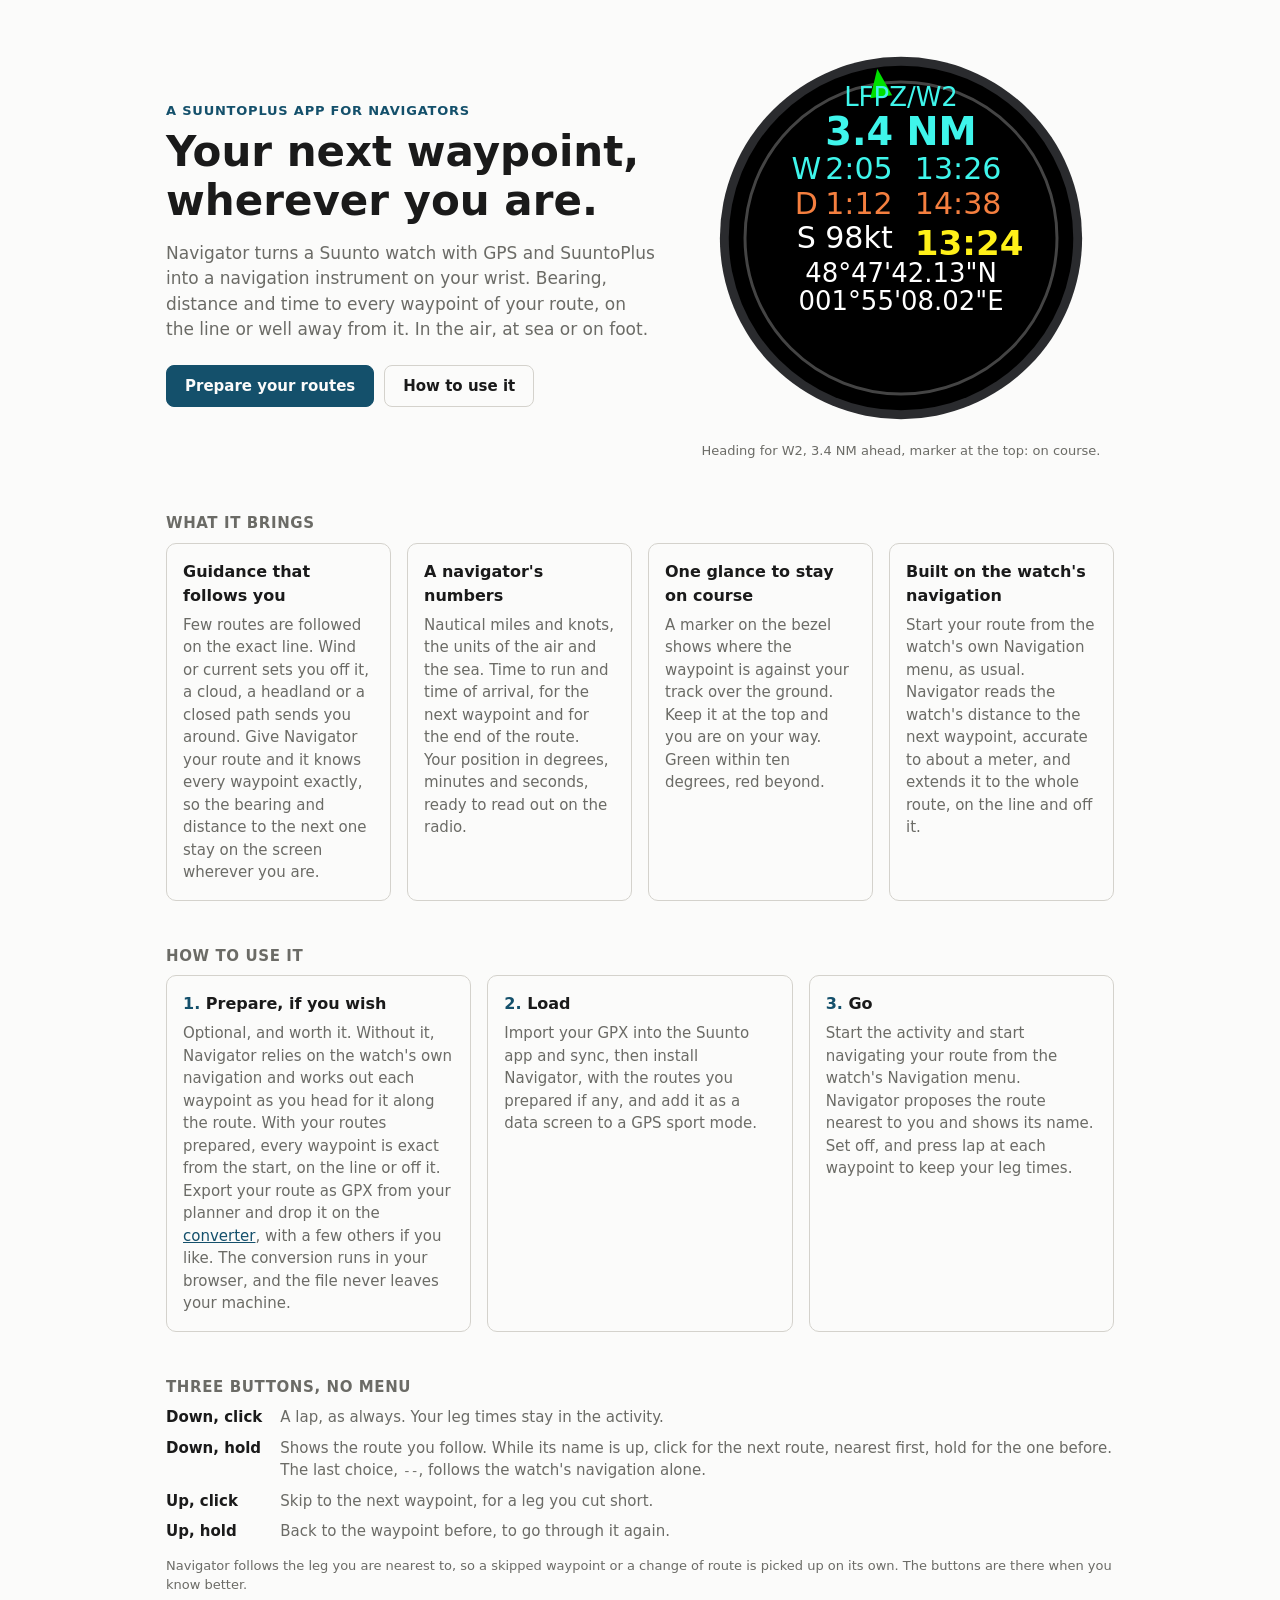
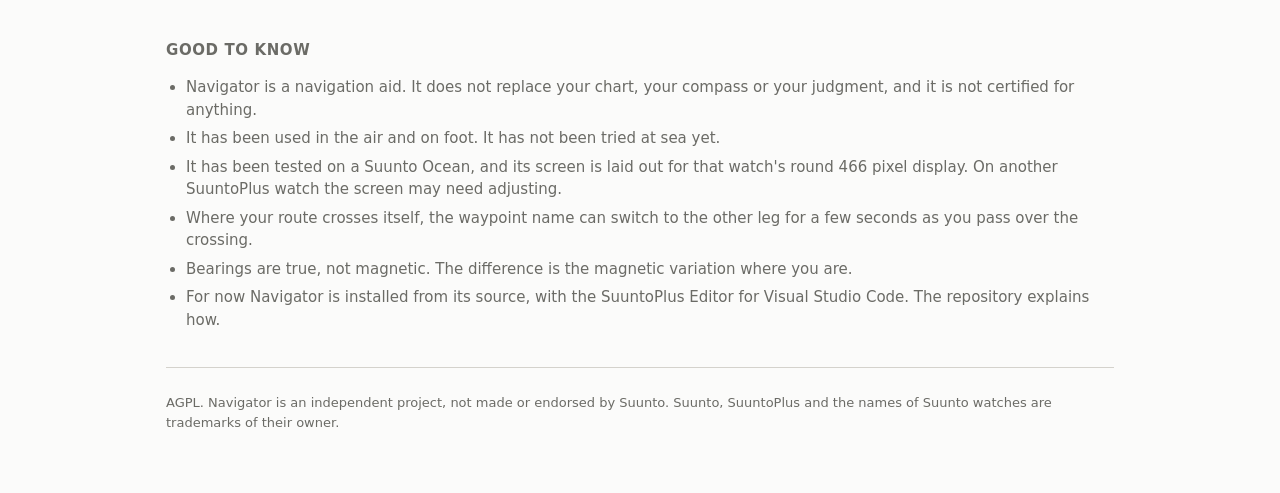
==== docs/index.html @ 0d5f198f "Navigator, a SuuntoPlus app for waypoint navigation A SuuntoPlus app for Suunto watches with GPS tha" ====
<!doctype html>
<html lang="en">
<head>
<meta charset="utf-8">
<meta name="viewport" content="width=device-width, initial-scale=1">
<meta name="referrer" content="no-referrer">
<meta name="description" content="Navigator turns a Suunto watch with
  GPS and SuuntoPlus into a navigator's instrument: bearing, distance
  and time to every waypoint of your route, wherever you are.">
<title>Navigator, waypoint guidance for Suunto watches</title>
<link rel="stylesheet" href="style.css">
</head>
<body class="product">

<header class="hero">
  <div class="pitch">
    <p class="kicker">A SuuntoPlus app for navigators</p>
    <h1>Your next waypoint,<br>wherever you are.</h1>
    <p class="lead">Navigator turns a Suunto watch with GPS and
      SuuntoPlus into a navigation instrument on your wrist. Bearing,
      distance and time to every waypoint of your route, on the line
      or well away from it. In the air, at sea or on foot.</p>
    <p class="actions">
      <a class="button primary" href="convert.html">Prepare your
        routes</a>
      <a class="button" href="#use">How to use it</a>
    </p>
  </div>

  <!-- The screen as the watch draws it, from nav.html: a 466 pixel
       dial, the same rows at the same heights, and text 1.85 times
       its written size, centred in its line box, as the watch draws
       it. The watch's own fonts are Suunto's and not served here,
       so the faces are the system's. -->
  <figure class="dial">
    <svg viewBox="-24 -24 514 514" role="img"
         aria-label="The Navigator screen on the watch">
      <circle cx="233" cy="233" r="245" fill="#2a2b2e"/>
      <circle cx="233" cy="233" r="233" fill="#000"/>
      <circle cx="233" cy="233" r="211" fill="none" stroke="#444"
              stroke-width="4"/>
      <polygon points="200.9,4.2 221.0,39.8 191.3,44.0"
               fill="#00e000"/>
      <g font-family="system-ui, sans-serif" font-size="40.7">
        <g fill="#3FF5EB">
          <text x="233" y="55.1" font-size="35.1"
                text-anchor="middle">LFPZ/W2</text>
          <text x="233" y="107.7" font-size="51.8" font-weight="600"
                text-anchor="middle">3.4 NM</text>
          <text x="104.9" y="153.7" text-anchor="middle">W</text>
          <text x="130.5" y="153.7">2:05</text>
          <text x="251.6" y="153.7">13:26</text>
        </g>
        <g fill="#F57F3F">
          <text x="104.9" y="200.3" text-anchor="middle">D</text>
          <text x="130.5" y="200.3">1:12</text>
          <text x="251.6" y="200.3">14:38</text>
        </g>
        <g fill="#fff">
          <text x="104.9" y="246.9" text-anchor="middle">S</text>
          <text x="130.5" y="246.9">98kt</text>
          <text x="233" y="292.8" font-size="35.1"
                text-anchor="middle">48&#176;47'42.13"N</text>
          <text x="233" y="330" font-size="35.1"
                text-anchor="middle">001&#176;55'08.02"E</text>
        </g>
        <text x="251.6" y="255.7" fill="#FFF019" font-size="46.2"
              font-weight="bold">13:24</text>
      </g>
    </svg>
    <figcaption>Heading for W2, 3.4 NM ahead, marker at the top: on
      course.</figcaption>
  </figure>
</header>

<main>

  <section id="brings">
    <h2>What it brings</h2>
    <div class="cards">
      <article>
        <h3>Guidance that follows you</h3>
        <p>Few routes are followed on the exact line. Wind or current
          sets you off it, a cloud, a headland or a closed path sends
          you around. Give Navigator your route and it knows every
          waypoint exactly, so the bearing and distance to the next one
          stay on the screen wherever you are.</p>
      </article>
      <article>
        <h3>A navigator's numbers</h3>
        <p>Nautical miles and knots, the units of the air and the sea.
          Time to run and time of arrival, for the next waypoint and
          for the end of the route. Your position in degrees, minutes
          and seconds, ready to read out on the radio.</p>
      </article>
      <article>
        <h3>One glance to stay on course</h3>
        <p>A marker on the bezel shows where the waypoint is against
          your track over the ground. Keep it at the top and you are
          on your way. Green within ten degrees, red beyond.</p>
      </article>
      <article>
        <h3>Built on the watch's navigation</h3>
        <p>Start your route from the watch's own Navigation menu, as
          usual. Navigator reads the watch's distance to the next
          waypoint, accurate to about a meter, and extends it to the
          whole route, on the line and off it.</p>
      </article>
    </div>
  </section>

  <section id="use">
    <h2>How to use it</h2>
    <ol class="steps">
      <li>
        <h3>Prepare, if you wish</h3>
        <p>Optional, and worth it. Without it, Navigator relies on the
          watch's own navigation and works out each waypoint as you
          head for it along the route. With your routes prepared, every
          waypoint is exact from the start, on the line or off it.
          Export your route as GPX from your planner and drop it on
          the <a href="convert.html">converter</a>, with a few others
          if you like. The conversion runs in your browser, and the
          file never leaves your machine.</p>
      </li>
      <li>
        <h3>Load</h3>
        <p>Import your GPX into the Suunto app and sync, then install
          Navigator, with the routes you prepared if any, and add it as
          a data screen to a GPS sport mode.</p>
      </li>
      <li>
        <h3>Go</h3>
        <p>Start the activity and start navigating your route from the
          watch's Navigation menu. Navigator proposes the route nearest
          to you and shows its name. Set off, and press lap at each
          waypoint to keep your leg times.</p>
      </li>
    </ol>
  </section>

  <section id="buttons">
    <h2>Three buttons, no menu</h2>
    <dl class="keys">
      <dt>Down, click</dt>
      <dd>A lap, as always. Your leg times stay in the activity.</dd>
      <dt>Down, hold</dt>
      <dd>Shows the route you follow. While its name is up, click for
        the next route, nearest first, hold for the one before. The
        last choice, <code>--</code>, follows the watch's navigation
        alone.</dd>
      <dt>Up, click</dt>
      <dd>Skip to the next waypoint, for a leg you cut short.</dd>
      <dt>Up, hold</dt>
      <dd>Back to the waypoint before, to go through it again.</dd>
    </dl>
    <p class="hint">Navigator follows the leg you are nearest to, so a
      skipped waypoint or a change of route is picked up on its own.
      The buttons are there when you know better.</p>
  </section>

  <section id="know">
    <h2>Good to know</h2>
    <ul>
      <li>Navigator is a navigation aid. It does not replace your
        chart, your compass or your judgment, and it is not certified
        for anything.</li>
      <li>It has been used in the air and on foot. It has not been
        tried at sea yet.</li>
      <li>It has been tested on a Suunto Ocean, and its screen is laid
        out for that watch's round 466 pixel display. On another
        SuuntoPlus watch the screen may need adjusting.</li>
      <li>Where your route crosses itself, the waypoint name can
        switch to the other leg for a few seconds as you pass over the
        crossing.</li>
      <li>Bearings are true, not magnetic. The difference is the
        magnetic variation where you are.</li>
      <li>For now Navigator is installed from its source, with the
        SuuntoPlus Editor for Visual Studio Code. The repository
        explains how.</li>
    </ul>
  </section>

</main>

<footer>
  <p>AGPL. Navigator is an independent project, not made or endorsed
    by Suunto. Suunto, SuuntoPlus and the names of Suunto watches
    are trademarks of their owner.</p>
</footer>

</body>
</html>
---- docs/style.css ----
/* Both pages, the product page and the converter. Readable on a
   phone, no images beyond an inline drawing, and no web fonts. */

:root {
  color-scheme: light dark;
  --ink: #1a1a1a;
  --paper: #fbfbfa;
  --edge: #d4d2cc;
  --soft: #6b6b66;
  --warn: #9a4a00;
  --accent: #14506b;
}

@media (prefers-color-scheme: dark) {
  :root {
    --ink: #e8e6e1;
    --paper: #1c1d1f;
    --edge: #3a3c40;
    --soft: #9b9a95;
    --warn: #e9a06a;
    --accent: #7fc3e3;
  }
}

* { box-sizing: border-box; }

body {
  margin: 0 auto;
  padding: 24px 16px 48px;
  max-width: 820px;
  background: var(--paper);
  color: var(--ink);
  font: 15px/1.5 system-ui, -apple-system, "Segoe UI", sans-serif;
}

h1 { font-size: 22px; margin: 0 0 4px; }
h2 { font-size: 15px; margin: 28px 0 8px; color: var(--soft);
     text-transform: uppercase; letter-spacing: 0.04em; }

header p { margin: 0 0 20px; color: var(--soft); }

#drop {
  border: 2px dashed var(--edge);
  border-radius: 10px;
  padding: 26px 18px;
  text-align: center;
}

#drop.over { border-color: var(--accent); }

#loading { color: var(--soft); padding: 8px 0; }
#drop p { margin: 6px 0; }

.hint { color: var(--soft); font-size: 13px; }

table {
  width: 100%;
  border-collapse: collapse;
  font-size: 14px;
}

th {
  text-align: left;
  font-weight: 600;
  color: var(--soft);
  border-bottom: 1px solid var(--edge);
  padding: 4px 8px 4px 0;
}

td {
  padding: 5px 8px 5px 0;
  border-bottom: 1px solid var(--edge);
  vertical-align: top;
}

td.num { text-align: right; white-space: nowrap; }

textarea {
  width: 100%;
  font: 13px/1.4 ui-monospace, Menlo, Consolas, monospace;
  background: transparent;
  color: var(--ink);
  border: 1px solid var(--edge);
  border-radius: 6px;
  padding: 8px;
  resize: vertical;
}

pre {
  font: 13px/1.4 ui-monospace, Menlo, Consolas, monospace;
  border: 1px solid var(--edge);
  border-radius: 6px;
  padding: 8px 10px;
  overflow-x: auto;
}

code { font: 13px ui-monospace, Menlo, Consolas, monospace; }

#format ul { padding-left: 20px; }
#format li { margin-bottom: 6px; }

button {
  font: inherit;
  padding: 6px 14px;
  border: 1px solid var(--edge);
  border-radius: 6px;
  background: transparent;
  color: var(--ink);
  cursor: pointer;
}

button:hover { border-color: var(--accent); color: var(--accent); }

.note { color: var(--warn); }

#problem ul, #about ul { padding-left: 20px; }
#about li { margin-bottom: 6px; color: var(--soft); }

footer {
  margin-top: 36px;
  padding-top: 12px;
  border-top: 1px solid var(--edge);
  color: var(--soft);
  font-size: 13px;
}

a { color: var(--accent); }

.crumb { margin: 0 0 6px; font-size: 13px; }
.crumb a { text-decoration: none; }

/* The product page. Wider than the converter, since the dial sits
   beside the pitch on a desk and under it on a phone. */

body.product { max-width: 980px; }

.hero {
  display: grid;
  grid-template-columns: 1.15fr 1fr;
  gap: 32px;
  align-items: center;
  padding: 24px 0 8px;
}

@media (max-width: 760px) {
  .hero { grid-template-columns: 1fr; }
}

.kicker {
  margin: 0 0 8px;
  color: var(--accent);
  font-weight: 600;
  font-size: 13px;
  text-transform: uppercase;
  letter-spacing: 0.06em;
}

.hero h1 {
  font-size: clamp(28px, 5vw, 42px);
  line-height: 1.15;
  margin: 0 0 16px;
}

.lead { font-size: 17px; margin: 0 0 22px; }

.actions { display: flex; flex-wrap: wrap; gap: 10px; margin: 0; }

.button {
  display: inline-block;
  padding: 9px 18px;
  border: 1px solid var(--edge);
  border-radius: 8px;
  color: var(--ink);
  text-decoration: none;
  font-weight: 600;
}

.button:hover { border-color: var(--accent); color: var(--accent); }

.button.primary {
  background: var(--accent);
  border-color: var(--accent);
  color: var(--paper);
}

.button.primary:hover { opacity: 0.9; color: var(--paper); }

.dial { margin: 0; text-align: center; }
.dial svg { width: 100%; max-width: 380px; height: auto; }
.dial figcaption { color: var(--soft); font-size: 13px; margin-top: 6px; }

.product h2 { margin-top: 44px; }
.product h3 { font-size: 16px; margin: 0 0 6px; }

.cards {
  display: grid;
  grid-template-columns: repeat(auto-fit, minmax(210px, 1fr));
  gap: 16px;
}

.cards article, .steps li {
  border: 1px solid var(--edge);
  border-radius: 10px;
  padding: 16px;
}

.cards p, .steps p { margin: 0; color: var(--soft); }

.steps {
  list-style: none;
  counter-reset: step;
  padding: 0;
  margin: 0;
  display: grid;
  grid-template-columns: repeat(auto-fit, minmax(230px, 1fr));
  gap: 16px;
}

.steps li { counter-increment: step; }

.steps h3::before {
  content: counter(step) ". ";
  color: var(--accent);
}

.keys {
  display: grid;
  grid-template-columns: max-content 1fr;
  gap: 8px 18px;
  margin: 0 0 10px;
}

.keys dt { font-weight: 600; }
.keys dd { margin: 0; color: var(--soft); }

@media (max-width: 520px) {
  .keys { grid-template-columns: 1fr; }
  .keys dd { margin-bottom: 8px; }
}

#know ul { padding-left: 20px; }
#know li { margin-bottom: 6px; color: var(--soft); }
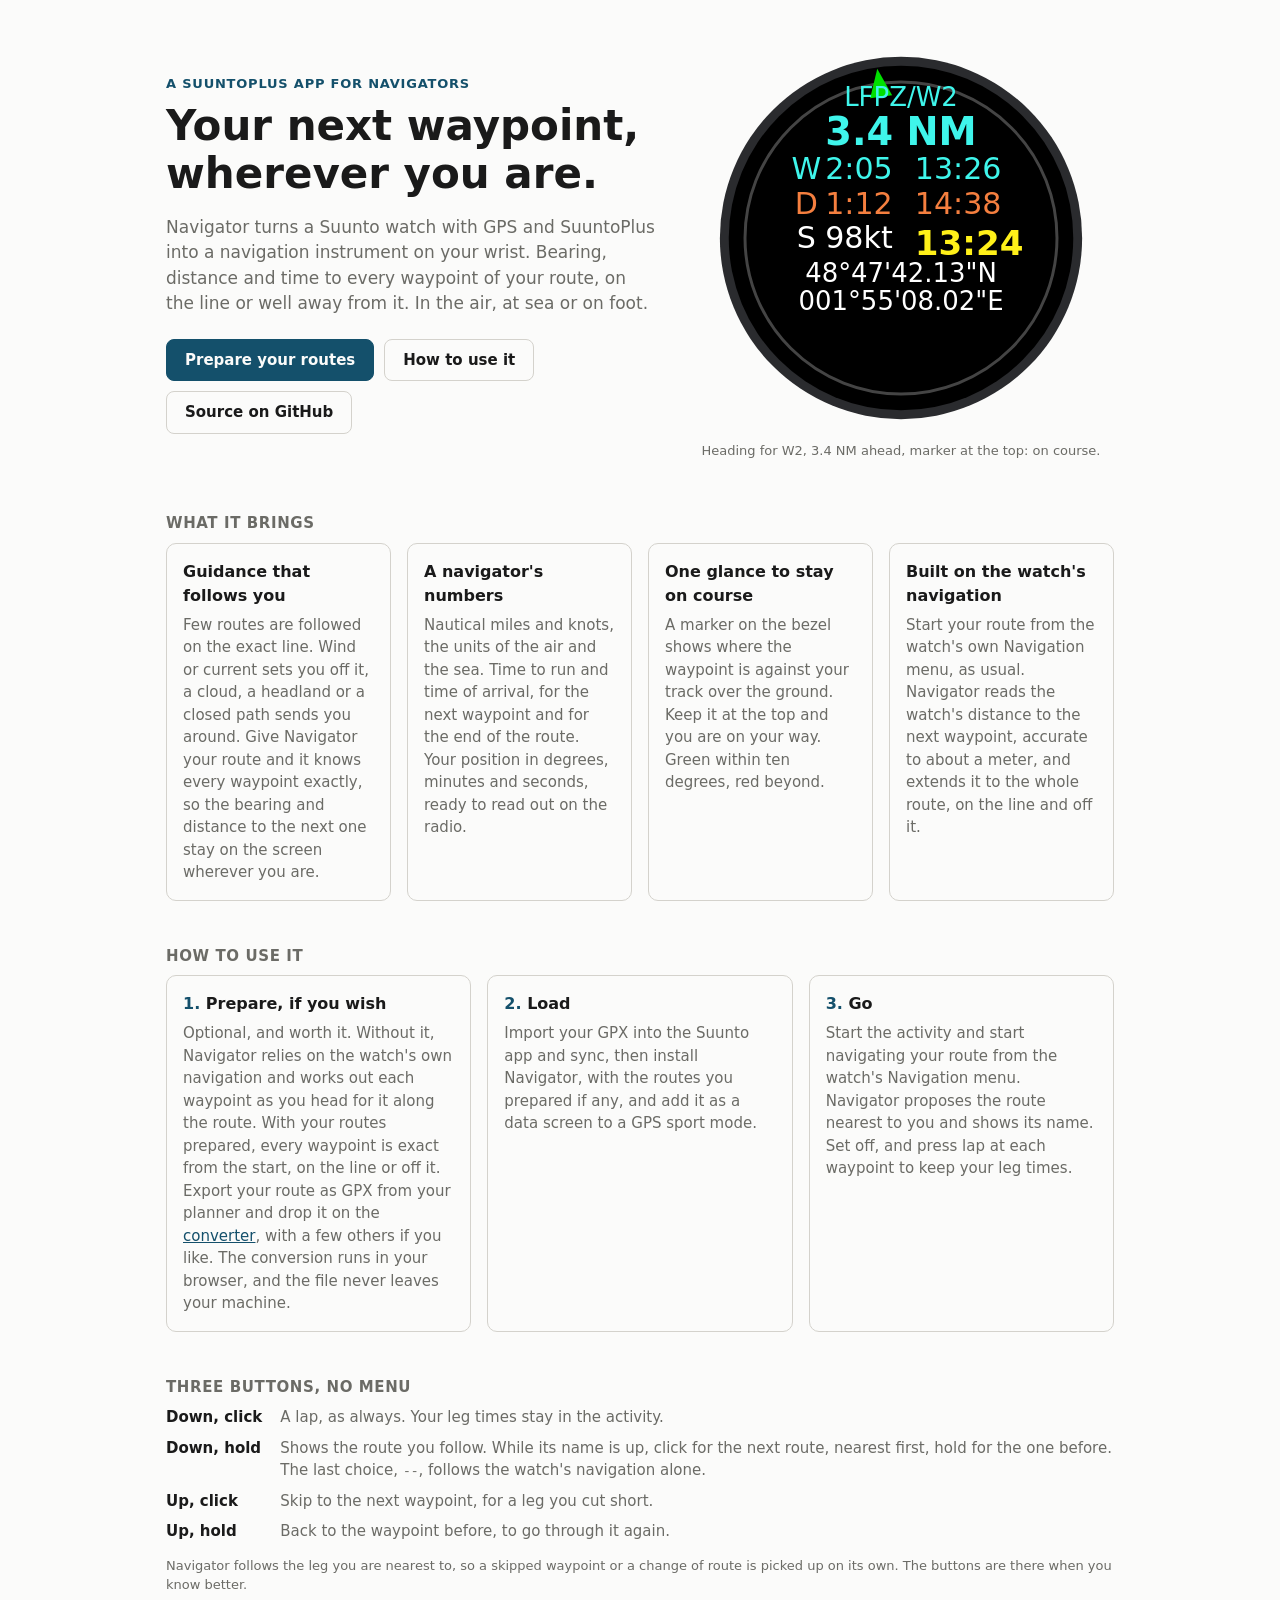
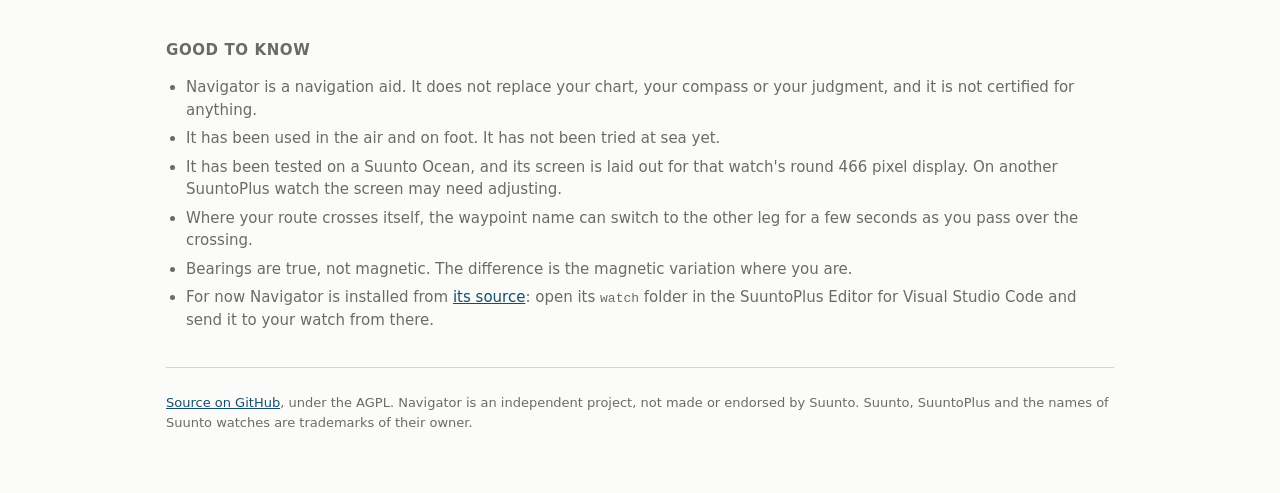
==== commit 26655469: "Link the pages to the repository on GitHub - docs/index.html: a "Source on GitHub" button beside the" ====
--- a/docs/index.html
+++ b/docs/index.html
@@ -24,6 +24,8 @@
       <a class="button primary" href="convert.html">Prepare your
         routes</a>
       <a class="button" href="#use">How to use it</a>
+      <a class="button"
+        href="https://github.com/renard/navigator/">Source on GitHub</a>
     </p>
   </div>
 
@@ -175,17 +177,19 @@
         crossing.</li>
       <li>Bearings are true, not magnetic. The difference is the
         magnetic variation where you are.</li>
-      <li>For now Navigator is installed from its source, with the
-        SuuntoPlus Editor for Visual Studio Code. The repository
-        explains how.</li>
+      <li>For now Navigator is installed from
+        <a href="https://github.com/renard/navigator/">its source</a>:
+        open its <code>watch</code> folder in the SuuntoPlus Editor for
+        Visual Studio Code and send it to your watch from there.</li>
     </ul>
   </section>
 
 </main>
 
 <footer>
-  <p>AGPL. Navigator is an independent project, not made or endorsed
-    by Suunto. Suunto, SuuntoPlus and the names of Suunto watches
+  <p><a href="https://github.com/renard/navigator/">Source on GitHub</a>,
+    under the AGPL. Navigator is an independent project, not made or
+    endorsed by Suunto. Suunto, SuuntoPlus and the names of Suunto watches
     are trademarks of their owner.</p>
 </footer>
 
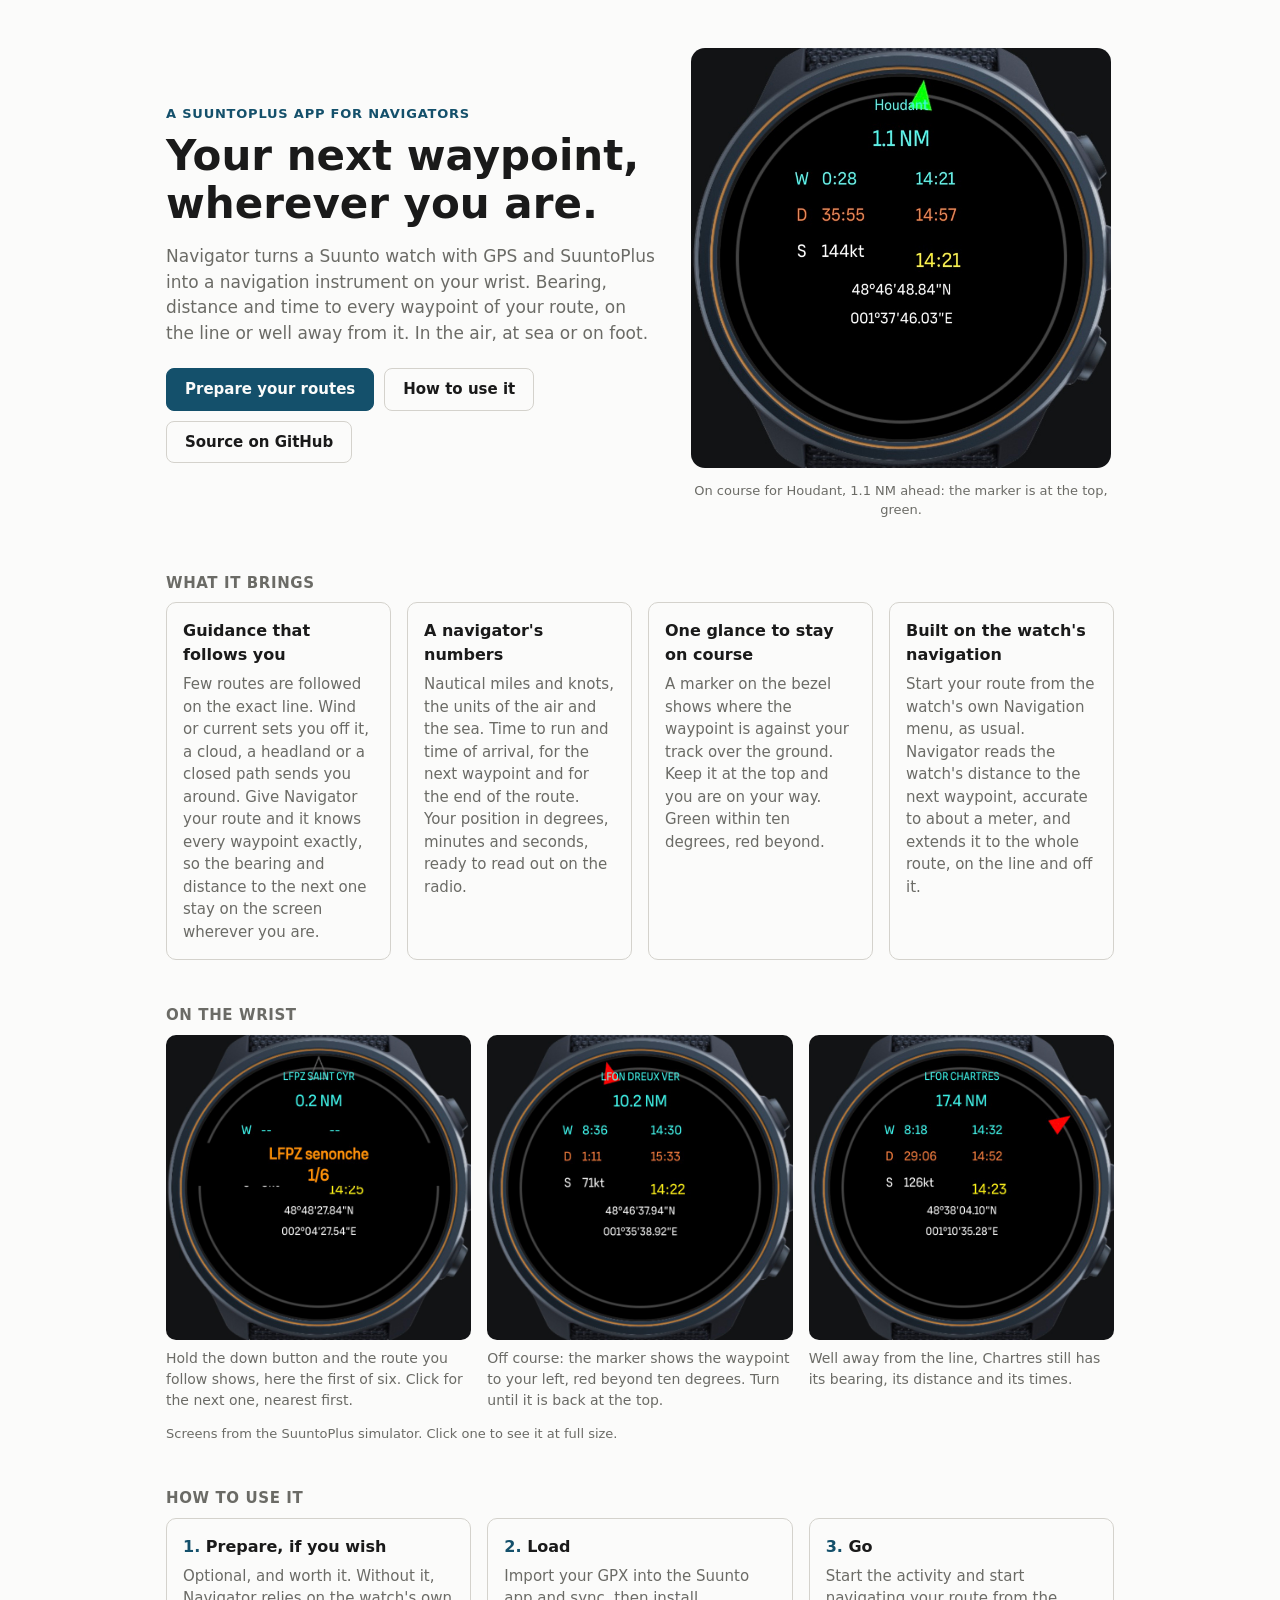
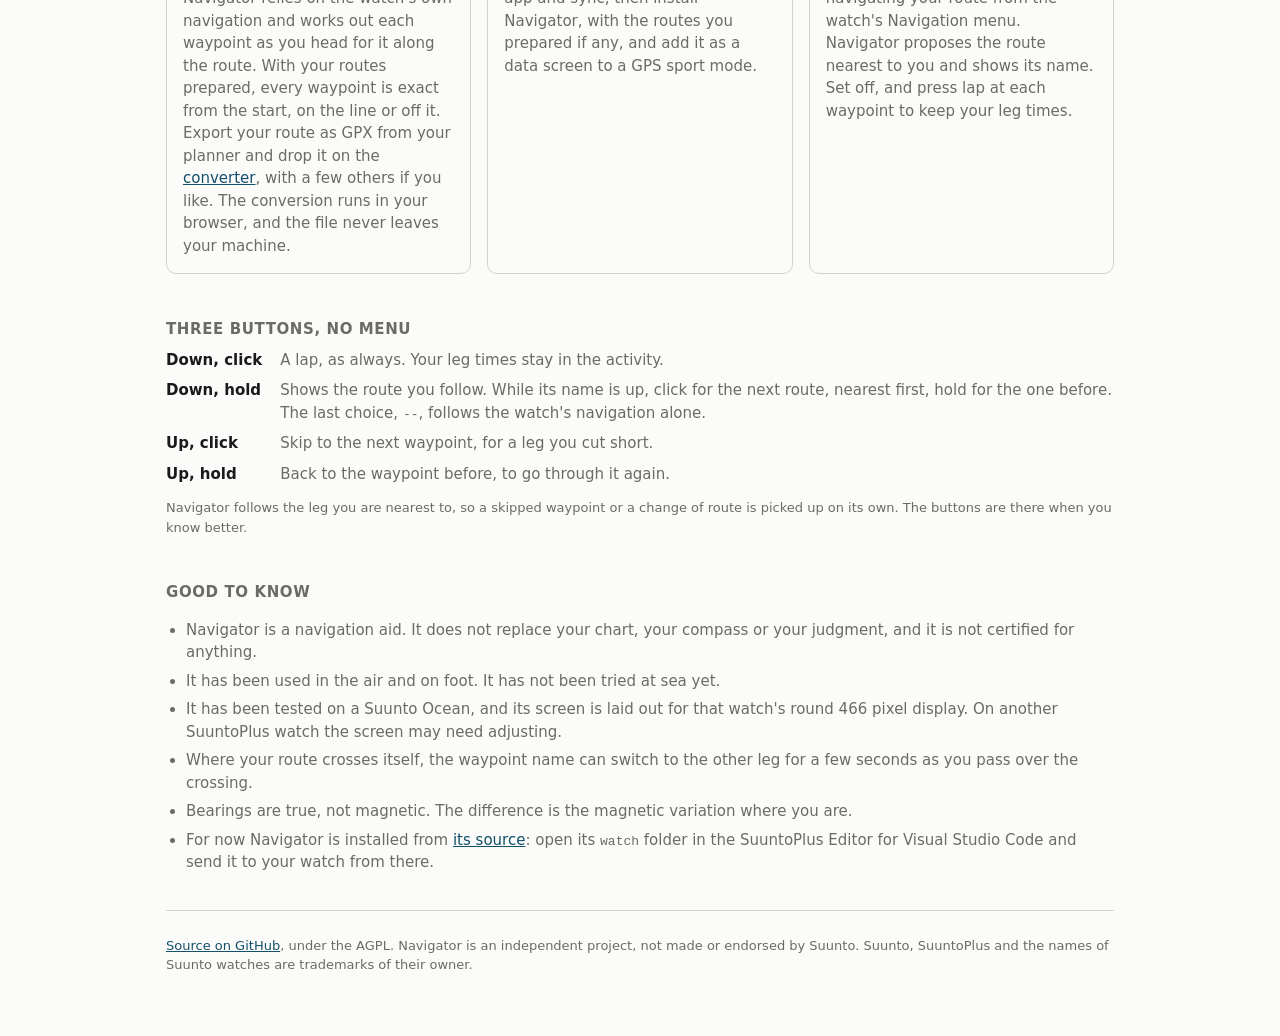
==== commit c9cfccac: "Show the app on the presentation page with simulator screenshots The drawing of the dial at the top " ====
--- a/docs/index.html
+++ b/docs/index.html
@@ -29,49 +29,14 @@
     </p>
   </div>
 
-  <!-- The screen as the watch draws it, from nav.html: a 466 pixel
-       dial, the same rows at the same heights, and text 1.85 times
-       its written size, centred in its line box, as the watch draws
-       it. The watch's own fonts are Suunto's and not served here,
-       so the faces are the system's. -->
   <figure class="dial">
-    <svg viewBox="-24 -24 514 514" role="img"
-         aria-label="The Navigator screen on the watch">
-      <circle cx="233" cy="233" r="245" fill="#2a2b2e"/>
-      <circle cx="233" cy="233" r="233" fill="#000"/>
-      <circle cx="233" cy="233" r="211" fill="none" stroke="#444"
-              stroke-width="4"/>
-      <polygon points="200.9,4.2 221.0,39.8 191.3,44.0"
-               fill="#00e000"/>
-      <g font-family="system-ui, sans-serif" font-size="40.7">
-        <g fill="#3FF5EB">
-          <text x="233" y="55.1" font-size="35.1"
-                text-anchor="middle">LFPZ/W2</text>
-          <text x="233" y="107.7" font-size="51.8" font-weight="600"
-                text-anchor="middle">3.4 NM</text>
-          <text x="104.9" y="153.7" text-anchor="middle">W</text>
-          <text x="130.5" y="153.7">2:05</text>
-          <text x="251.6" y="153.7">13:26</text>
-        </g>
-        <g fill="#F57F3F">
-          <text x="104.9" y="200.3" text-anchor="middle">D</text>
-          <text x="130.5" y="200.3">1:12</text>
-          <text x="251.6" y="200.3">14:38</text>
-        </g>
-        <g fill="#fff">
-          <text x="104.9" y="246.9" text-anchor="middle">S</text>
-          <text x="130.5" y="246.9">98kt</text>
-          <text x="233" y="292.8" font-size="35.1"
-                text-anchor="middle">48&#176;47'42.13"N</text>
-          <text x="233" y="330" font-size="35.1"
-                text-anchor="middle">001&#176;55'08.02"E</text>
-        </g>
-        <text x="251.6" y="255.7" fill="#FFF019" font-size="46.2"
-              font-weight="bold">13:24</text>
-      </g>
-    </svg>
-    <figcaption>Heading for W2, 3.4 NM ahead, marker at the top: on
-      course.</figcaption>
+    <a href="images/full/02-on-track-navigation.png">
+      <img src="images/02-on-track-navigation.jpg" width="720"
+           height="720"
+           alt="Navigator on the watch, on course for Houdant, 1.1 NM
+                ahead, green marker at the top"></a>
+    <figcaption>On course for Houdant, 1.1 NM ahead: the marker is at
+      the top, green.</figcaption>
   </figure>
 </header>
 
@@ -109,6 +74,42 @@
           whole route, on the line and off it.</p>
       </article>
     </div>
+  </section>
+
+  <section id="wrist">
+    <h2>On the wrist</h2>
+    <div class="gallery">
+      <figure>
+        <a href="images/full/01-route-selection.png">
+          <img src="images/01-route-selection.jpg"
+               width="720" height="720" loading="lazy"
+               alt="The route banner, LFPZ senonche 1 of 6"></a>
+        <figcaption>Hold the down button and the route you follow
+          shows, here the first of six. Click for the next one,
+          nearest first.</figcaption>
+      </figure>
+      <figure>
+        <a href="images/full/03-off-track-navigation.png">
+          <img src="images/03-off-track-navigation.jpg"
+               width="720" height="720" loading="lazy"
+               alt="Dreux 10.2 NM away, red marker to the left of the
+                    top"></a>
+        <figcaption>Off course: the marker shows the waypoint to your
+          left, red beyond ten degrees. Turn until it is back at the
+          top.</figcaption>
+      </figure>
+      <figure>
+        <a href="images/full/04-off-track-navigation-high-offset.png">
+          <img src="images/04-off-track-navigation-high-offset.jpg"
+               width="720" height="720" loading="lazy"
+               alt="Chartres 17.4 NM away, red marker far to the
+                    right"></a>
+        <figcaption>Well away from the line, Chartres still has its
+          bearing, its distance and its times.</figcaption>
+      </figure>
+    </div>
+    <p class="hint">Screens from the SuuntoPlus simulator. Click one
+      to see it at full size.</p>
   </section>
 
   <section id="use">
--- a/docs/style.css
+++ b/docs/style.css
@@ -186,7 +186,12 @@
 .button.primary:hover { opacity: 0.9; color: var(--paper); }
 
 .dial { margin: 0; text-align: center; }
-.dial svg { width: 100%; max-width: 380px; height: auto; }
+.dial img {
+  width: 100%;
+  max-width: 420px;
+  height: auto;
+  border-radius: 14px;
+}
 .dial figcaption { color: var(--soft); font-size: 13px; margin-top: 6px; }
 
 .product h2 { margin-top: 44px; }
@@ -238,5 +243,26 @@
   .keys dd { margin-bottom: 8px; }
 }
 
+.gallery {
+  display: grid;
+  grid-template-columns: repeat(auto-fit, minmax(210px, 1fr));
+  gap: 16px;
+}
+
+.gallery figure { margin: 0; }
+
+.gallery img {
+  display: block;
+  width: 100%;
+  height: auto;
+  border-radius: 10px;
+}
+
+.gallery figcaption {
+  color: var(--soft);
+  font-size: 14px;
+  margin-top: 8px;
+}
+
 #know ul { padding-left: 20px; }
 #know li { margin-bottom: 6px; color: var(--soft); }
